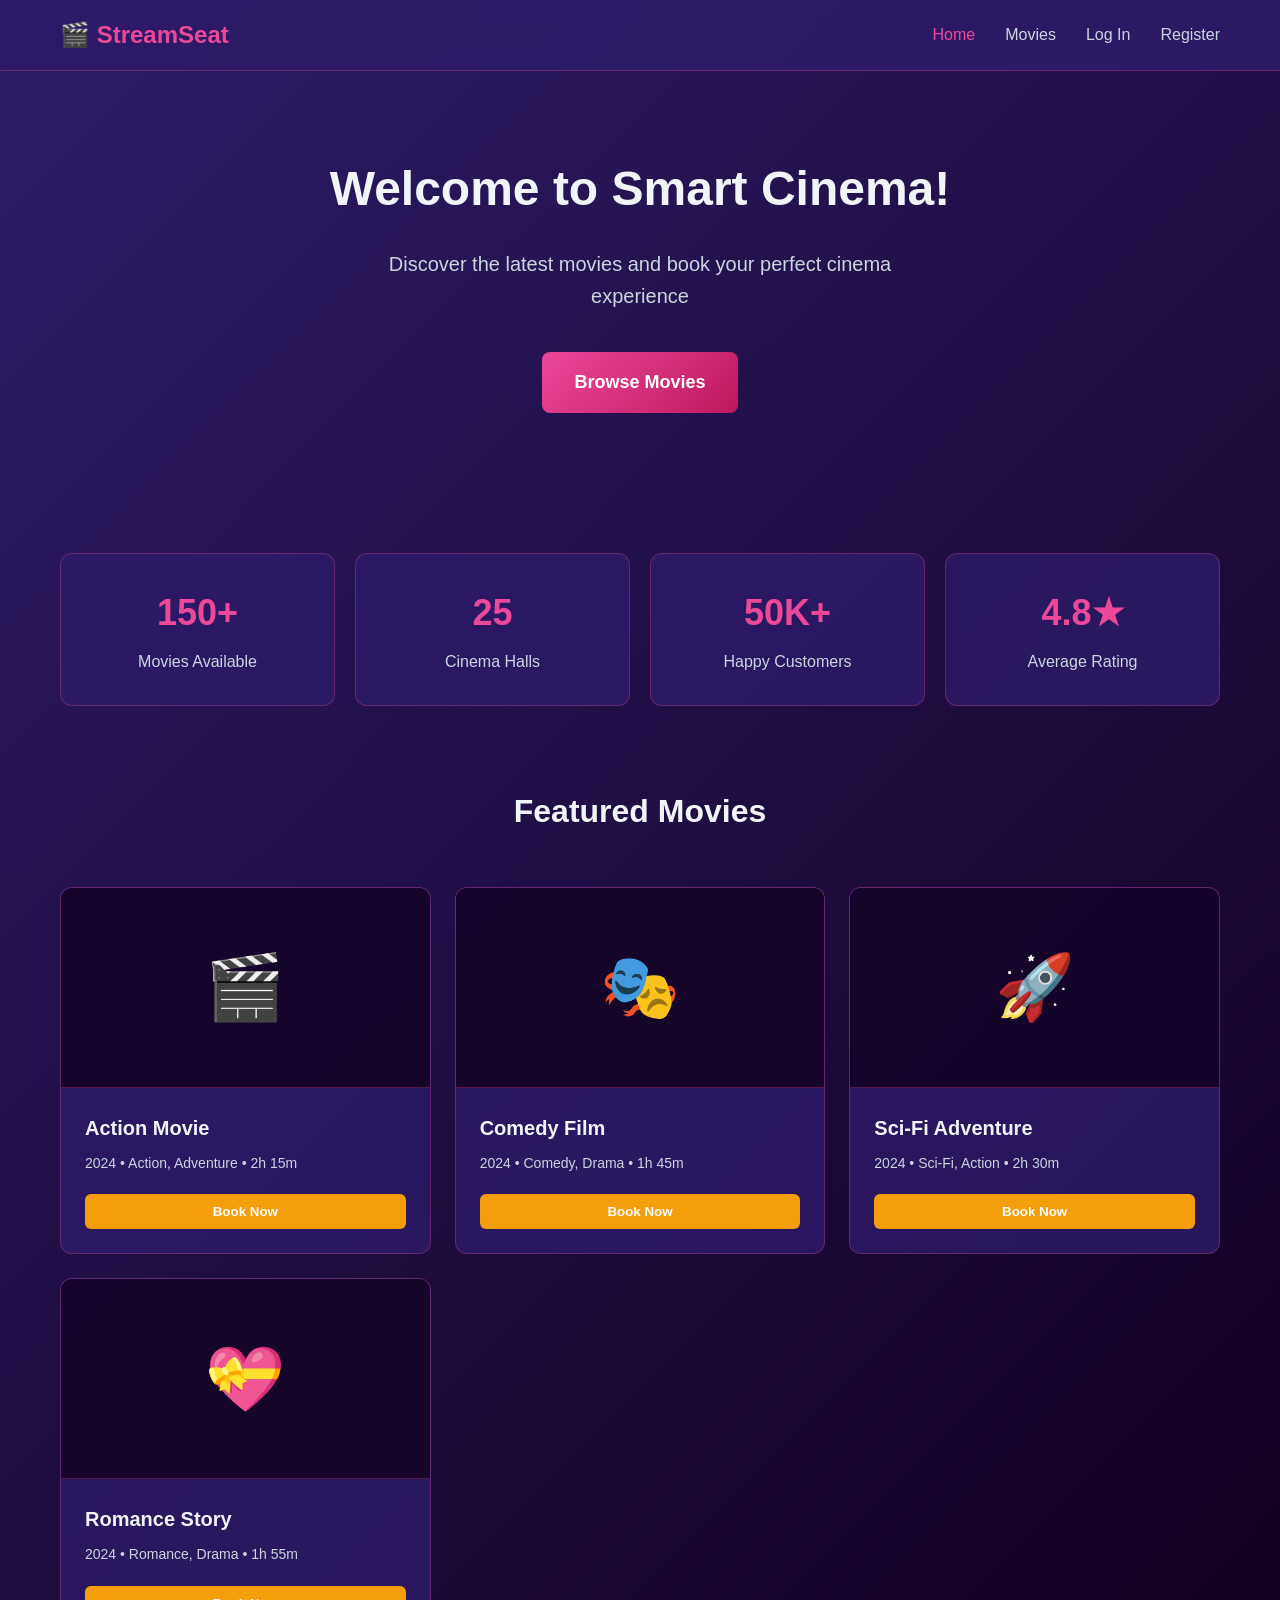
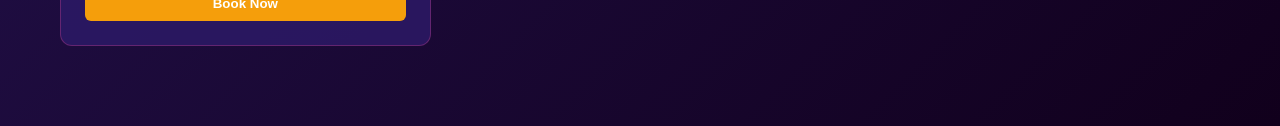
==== cinema client/index.html @ bcf248bb "initial folders setup" ====
<!DOCTYPE html>
<html lang="en">
<head>
    <meta charset="UTF-8">
    <meta name="viewport" content="width=device-width, initial-scale=1.0">
    <title>Smart Cinema - Home</title>
    <style>
        * {
            margin: 0;
            padding: 0;
            box-sizing: border-box;
        }

        body {
            font-family: -apple-system, BlinkMacSystemFont, "Segoe UI", Roboto, sans-serif;
            background: linear-gradient(135deg, #2d1b69 0%, #11001c 100%);
            color: #f1f5f9;
            line-height: 1.6;
            min-height: 100vh;
        }

        /* Navigation */
        .navbar {
            background: rgba(45, 27, 105, 0.9);
            backdrop-filter: blur(10px);
            border-bottom: 1px solid rgba(236, 72, 153, 0.3);
            position: sticky;
            top: 0;
            z-index: 100;
        }

        .nav-container {
            max-width: 1200px;
            margin: 0 auto;
            padding: 0 20px;
            display: flex;
            justify-content: space-between;
            align-items: center;
            height: 70px;
        }

        .logo {
            font-size: 24px;
            font-weight: bold;
            color: #ec4899;
            text-decoration: none;
            display: flex;
            align-items: center;
            gap: 8px;
        }

        .nav-menu {
            display: flex;
            list-style: none;
            gap: 30px;
        }

        .nav-menu a {
            color: #cbd5e1;
            text-decoration: none;
            font-weight: 500;
            transition: color 0.3s ease;
        }

        .nav-menu a:hover,
        .nav-menu a.active {
            color: #ec4899;
        }

        .menu-toggle {
            display: none;
            background: none;
            border: none;
            color: #f1f5f9;
            font-size: 24px;
            cursor: pointer;
        }

        /* Main Content */
        .main-content {
            max-width: 1200px;
            margin: 0 auto;
            padding: 0 20px;
        }

        /* Welcome Section */
        .welcome-section {
            text-align: center;
            padding: 80px 0;
        }

        .welcome-section h1 {
            font-size: 48px;
            font-weight: 700;
            color: #f1f5f9;
            margin-bottom: 20px;
        }

        .welcome-section p {
            font-size: 20px;
            color: #cbd5e1;
            margin-bottom: 40px;
            max-width: 600px;
            margin-left: auto;
            margin-right: auto;
        }

        .cta-button {
            display: inline-block;
            background: linear-gradient(135deg, #ec4899 0%, #be185d 100%);
            color: white;
            padding: 16px 32px;
            border: none;
            border-radius: 8px;
            font-size: 18px;
            font-weight: 600;
            text-decoration: none;
            transition: all 0.3s ease;
        }

        .cta-button:hover {
            transform: translateY(-2px);
            box-shadow: 0 8px 24px rgba(236, 72, 153, 0.4);
        }

        /* Stats Section */
        .stats-section {
            display: grid;
            grid-template-columns: repeat(auto-fit, minmax(200px, 1fr));
            gap: 20px;
            margin: 60px 0;
        }

        .stat-card {
            background: rgba(45, 27, 105, 0.8);
            border: 1px solid rgba(236, 72, 153, 0.3);
            border-radius: 12px;
            padding: 30px 20px;
            text-align: center;
            transition: transform 0.3s ease;
        }

        .stat-card:hover {
            transform: translateY(-4px);
        }

        .stat-number {
            display: block;
            font-size: 36px;
            font-weight: bold;
            color: #ec4899;
            margin-bottom: 8px;
        }

        .stat-label {
            color: #cbd5e1;
            font-size: 16px;
        }

        /* Featured Movies Section */
        .featured-movies {
            margin: 80px 0;
        }

        .section-title {
            font-size: 32px;
            font-weight: 600;
            color: #f1f5f9;
            text-align: center;
            margin-bottom: 50px;
        }

        .movies-grid {
            display: grid;
            grid-template-columns: repeat(auto-fit, minmax(280px, 1fr));
            gap: 24px;
        }

        .movie-card {
            background: rgba(45, 27, 105, 0.8);
            border: 1px solid rgba(236, 72, 153, 0.3);
            border-radius: 12px;
            overflow: hidden;
            transition: transform 0.3s ease;
        }

        .movie-card:hover {
            transform: translateY(-4px);
        }

        .movie-poster {
            background: rgba(17, 0, 28, 0.8);
            height: 200px;
            display: flex;
            align-items: center;
            justify-content: center;
            font-size: 64px;
            border-bottom: 1px solid rgba(236, 72, 153, 0.3);
        }

        .movie-info {
            padding: 24px;
        }

        .movie-title {
            font-size: 20px;
            font-weight: 600;
            color: #f1f5f9;
            margin-bottom: 8px;
        }

        .movie-details {
            color: #cbd5e1;
            font-size: 14px;
            margin-bottom: 20px;
        }

        .book-btn {
            background: #f59e0b;
            color: white;
            border: none;
            padding: 10px 20px;
            border-radius: 6px;
            font-weight: 600;
            cursor: pointer;
            transition: all 0.3s ease;
            width: 100%;
        }

        .book-btn:hover {
            background: #d97706;
            transform: translateY(-1px);
        }

        /* Mobile Responsive */
        @media (max-width: 768px) {
            .menu-toggle {
                display: block;
            }

            .nav-menu {
                position: absolute;
                top: 100%;
                left: 0;
                right: 0;
                background: rgba(45, 27, 105, 0.95);
                backdrop-filter: blur(10px);
                flex-direction: column;
                padding: 20px;
                border-top: 1px solid rgba(236, 72, 153, 0.3);
                transform: translateY(-100%);
                opacity: 0;
                visibility: hidden;
                transition: all 0.3s ease;
            }

            .nav-menu.active {
                transform: translateY(0);
                opacity: 1;
                visibility: visible;
            }

            .nav-menu li {
                margin: 10px 0;
            }

            .welcome-section {
                padding: 60px 0;
            }

            .welcome-section h1 {
                font-size: 36px;
            }

            .welcome-section p {
                font-size: 18px;
            }

            .stats-section {
                grid-template-columns: repeat(2, 1fr);
                gap: 16px;
            }

            .stat-card {
                padding: 20px 16px;
            }

            .stat-number {
                font-size: 28px;
            }

            .movies-grid {
                grid-template-columns: 1fr;
                gap: 20px;
            }
        }

        @media (max-width: 480px) {
            .nav-container {
                padding: 0 16px;
            }

            .main-content {
                padding: 0 16px;
            }

            .welcome-section h1 {
                font-size: 28px;
            }

            .stats-section {
                grid-template-columns: 1fr;
            }
        }
    </style>
</head>
<body>
    <nav class="navbar">
        <div class="nav-container">
            <a href="#" class="logo">🎬 StreamSeat</a>
            
            <ul class="nav-menu">
                <li><a href="index.html" class="active">Home</a></li>
                <li><a href="pages/movies.html">Movies</a></li>
                <li><a href="pages/login.html">Log In</a></li>
                <li><a href="pages/register.html">Register</a></li>
            </ul>

            <button class="menu-toggle" onclick="toggleMenu()">☰</button>
        </div>
    </nav>

    <main class="main-content">
        <section class="welcome-section">
            <h1>Welcome to Smart Cinema!</h1>
            <p>Discover the latest movies and book your perfect cinema experience</p>
            <a href="pages/movies.html" class="cta-button">Browse Movies</a>
        </section>

        <section class="stats-section">
            <div class="stat-card">
                <span class="stat-number">150+</span>
                <div class="stat-label">Movies Available</div>
            </div>
            <div class="stat-card">
                <span class="stat-number">25</span>
                <div class="stat-label">Cinema Halls</div>
            </div>
            <div class="stat-card">
                <span class="stat-number">50K+</span>
                <div class="stat-label">Happy Customers</div>
            </div>
            <div class="stat-card">
                <span class="stat-number">4.8★</span>
                <div class="stat-label">Average Rating</div>
            </div>
        </section>

        <section class="featured-movies">
            <h2 class="section-title">Featured Movies</h2>
            <div class="movies-grid">
                <div class="movie-card">
                    <div class="movie-poster">🎬</div>
                    <div class="movie-info">
                        <h3 class="movie-title">Action Movie</h3>
                        <p class="movie-details">2024 • Action, Adventure • 2h 15m</p>
                        <button class="book-btn">Book Now</button>
                    </div>
                </div>

                <div class="movie-card">
                    <div class="movie-poster">🎭</div>
                    <div class="movie-info">
                        <h3 class="movie-title">Comedy Film</h3>
                        <p class="movie-details">2024 • Comedy, Drama • 1h 45m</p>
                        <button class="book-btn">Book Now</button>
                    </div>
                </div>

                <div class="movie-card">
                    <div class="movie-poster">🚀</div>
                    <div class="movie-info">
                        <h3 class="movie-title">Sci-Fi Adventure</h3>
                        <p class="movie-details">2024 • Sci-Fi, Action • 2h 30m</p>
                        <button class="book-btn">Book Now</button>
                    </div>
                </div>

                <div class="movie-card">
                    <div class="movie-poster">💝</div>
                    <div class="movie-info">
                        <h3 class="movie-title">Romance Story</h3>
                        <p class="movie-details">2024 • Romance, Drama • 1h 55m</p>
                        <button class="book-btn">Book Now</button>
                    </div>
                </div>
            </div>
        </section>
    </main>

    <script>
        function toggleMenu() {
            const navMenu = document.querySelector('.nav-menu');
            navMenu.classList.toggle('active');
        }
    </script>
</body>
</html>
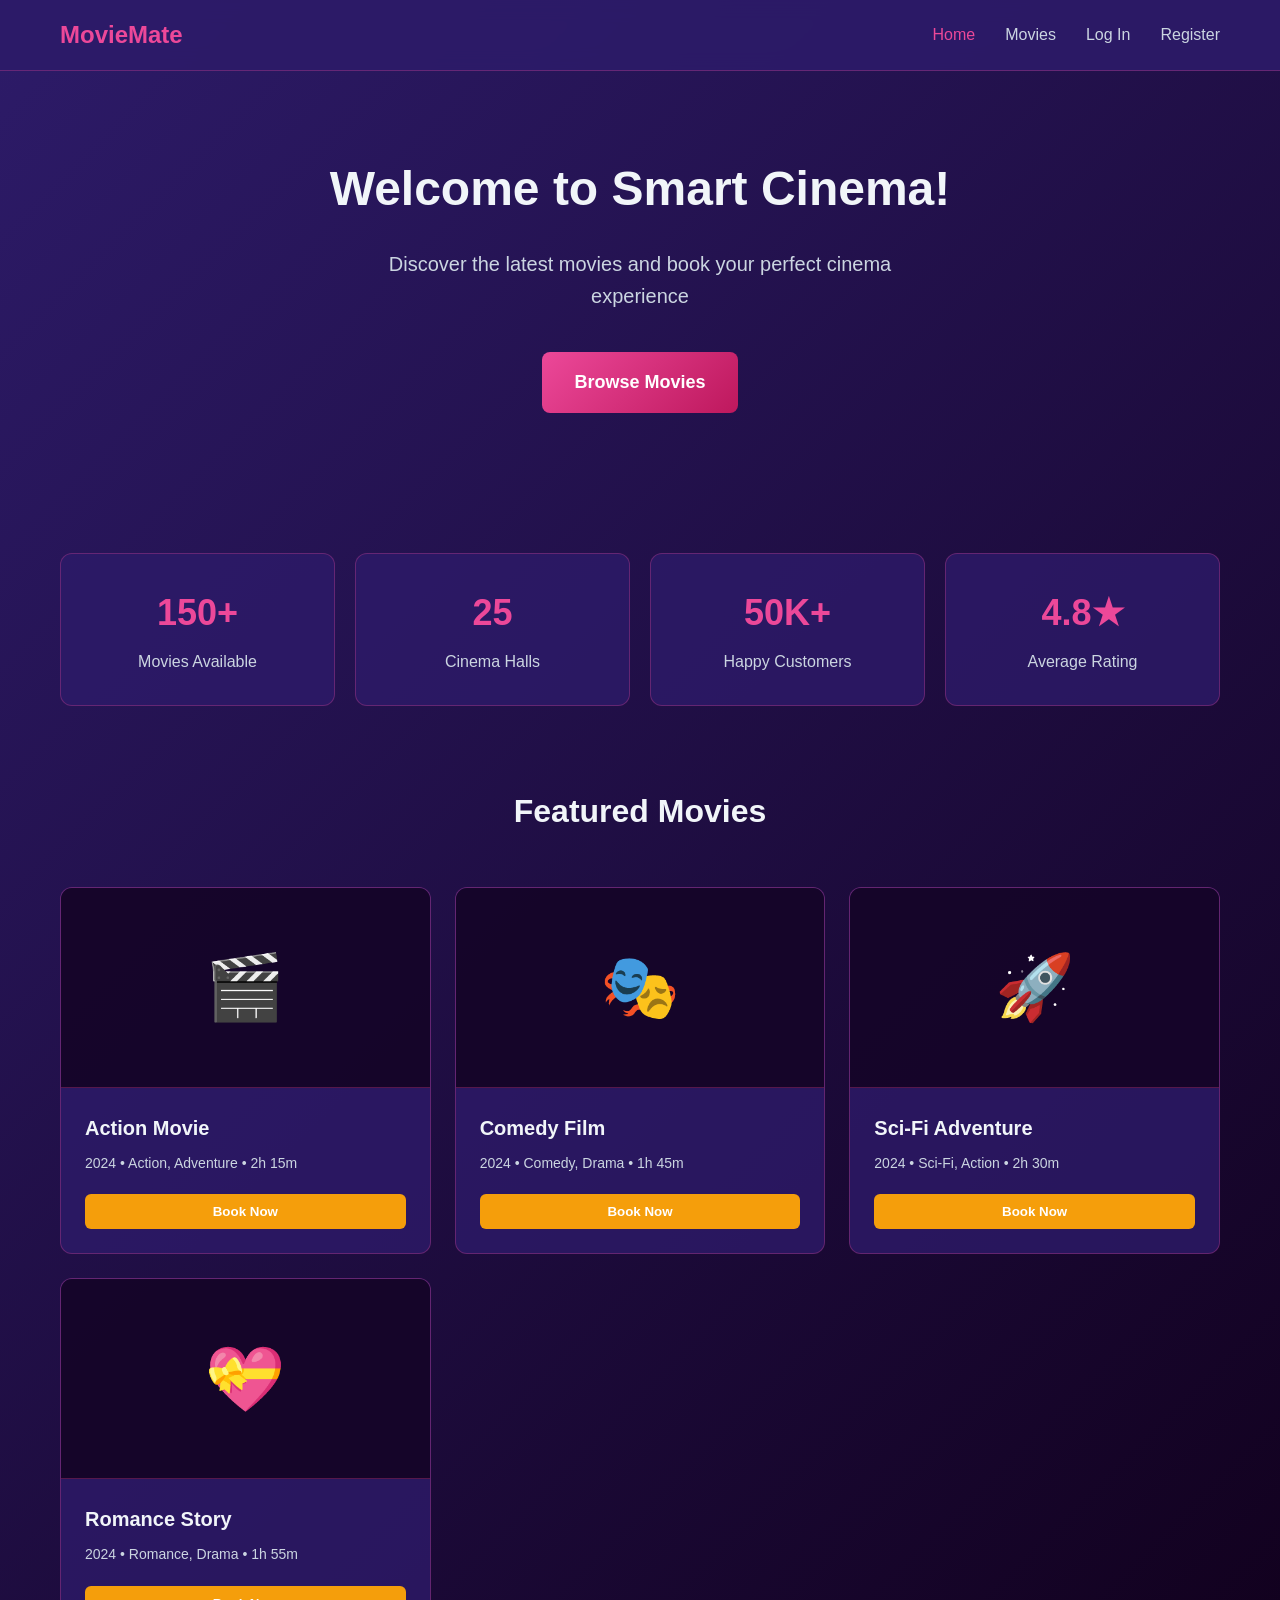
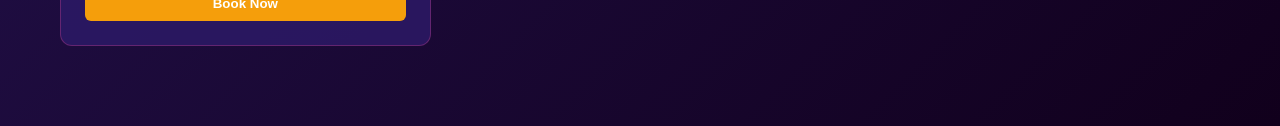
==== commit 5eb64ed8: "Add routes and update links" ====
--- a/cinema client/index.html
+++ b/cinema client/index.html
@@ -317,7 +317,7 @@
 <body>
     <nav class="navbar">
         <div class="nav-container">
-            <a href="#" class="logo">🎬 StreamSeat</a>
+            <a href="#" class="logo">MovieMate</a>
             
             <ul class="nav-menu">
                 <li><a href="index.html" class="active">Home</a></li>
